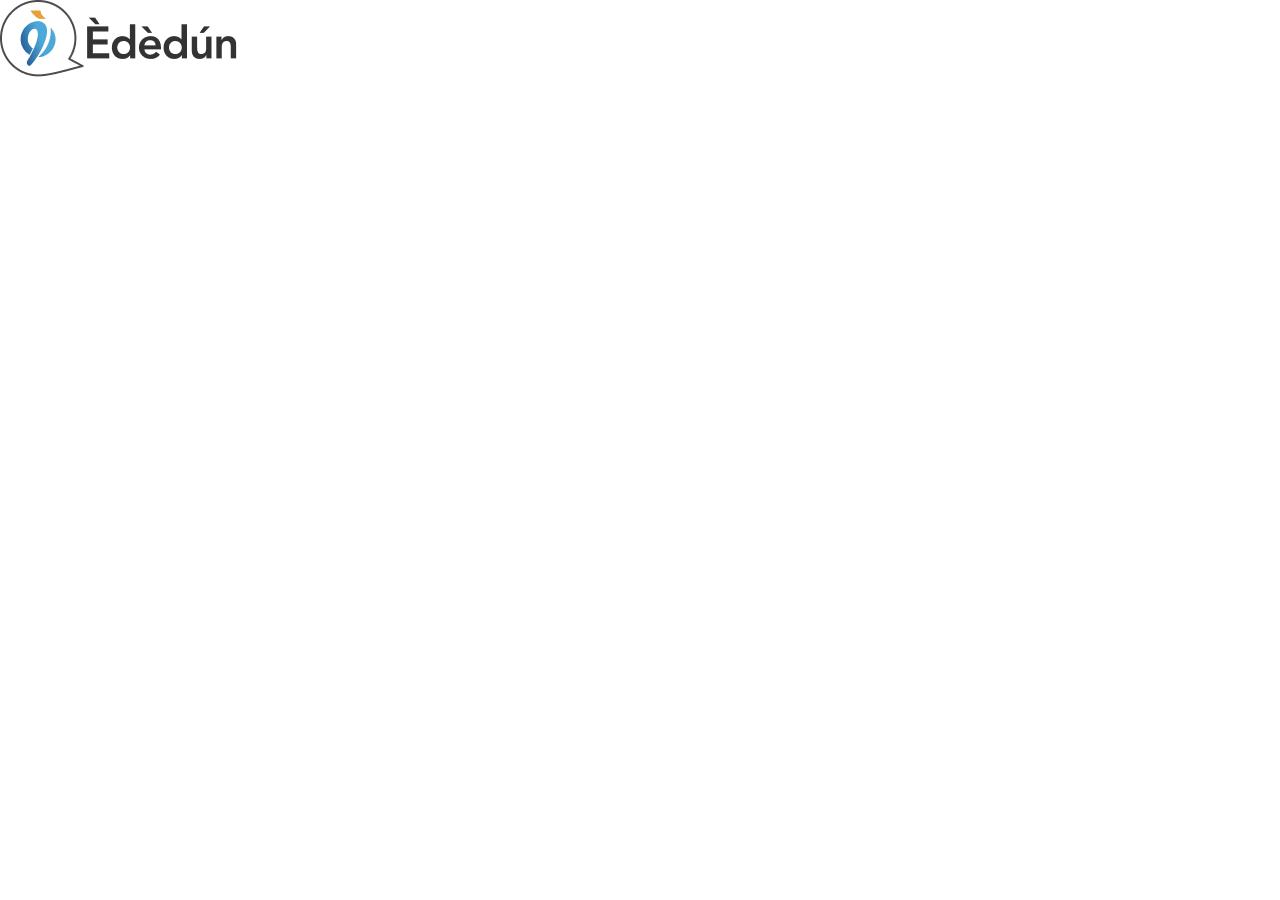
==== index.html @ 4906a90b "first commit" ====
<!-- @format -->

<!DOCTYPE html>
<html lang="en">
  <head>
    <meta charset="UTF-8" />
    <meta name="viewport" content="width=device-width, initial-scale=1.0" />
    <title>Èdèdún APYP -> AI Powered Yorùbá Platform</title>
    <link rel="stylesheet" href="index.css" />
    <script src="index.js" defer></script>
    <link rel="shortcut icon" href="./assets/favicon.png" type="image/x-icon" />
  </head>
  <body>
    <header>
      <div class="logo"><img src="./assets/logo.png" alt="" /></div>
    </header>
    <main></main>
  </body>
</html>
---- index.css ----
/** @format */

@import url("https://fonts.googleapis.com/css2?family=Inter:ital,opsz,wght@0,14..32,100..900;1,14..32,100..900&display=swap");

* {
  margin: auto;
  padding: auto;
  box-sizing: border-box;
  font-family: "Inter", sans-serif;
}
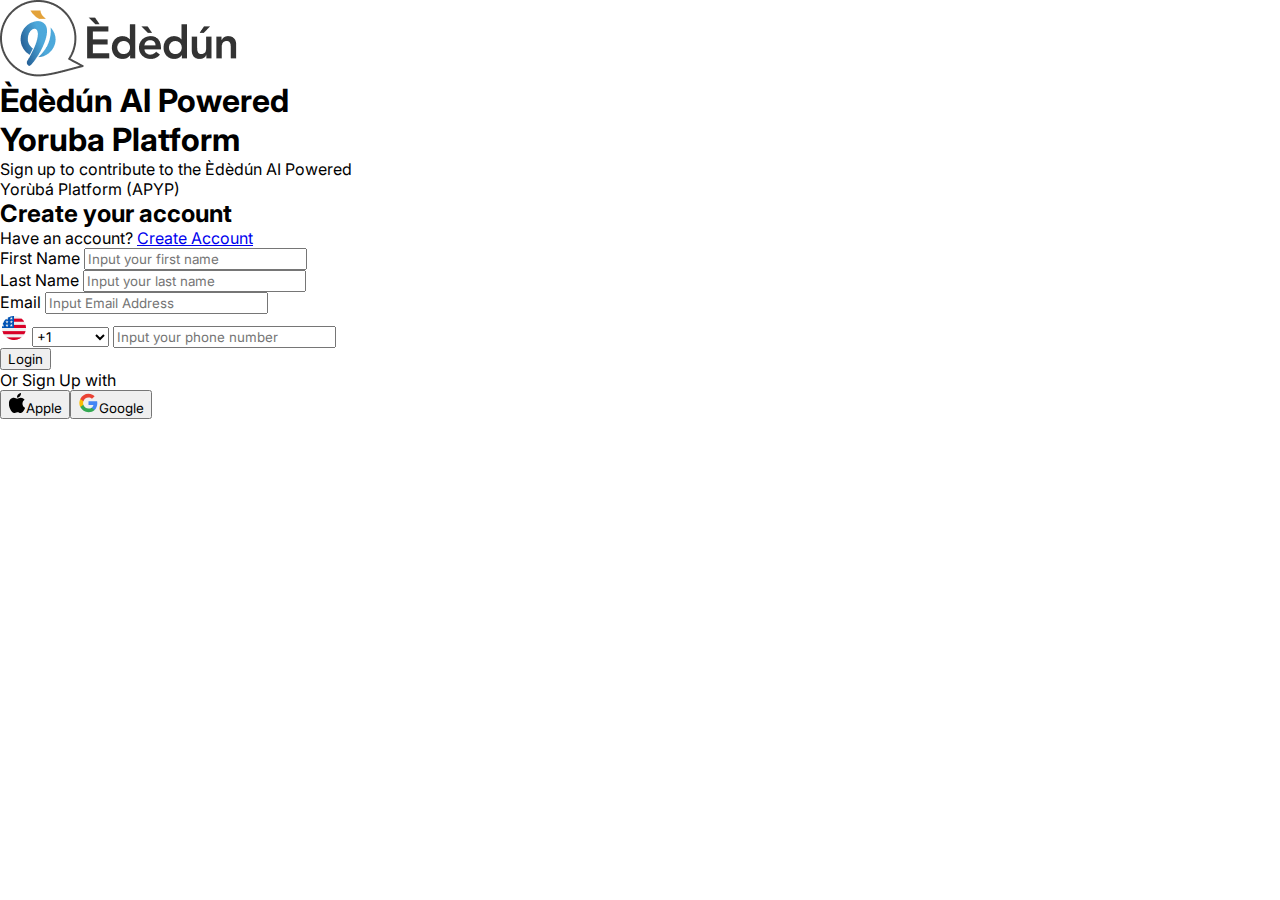
==== commit 4da9f1ba: "added new screen" ====
--- a/index.html
+++ b/index.html
@@ -11,9 +11,64 @@
     <link rel="shortcut icon" href="./assets/favicon.png" type="image/x-icon" />
   </head>
   <body>
-    <header>
+    <!-- HEADER -->
+    <header class="container">
       <div class="logo"><img src="./assets/logo.png" alt="" /></div>
     </header>
-    <main></main>
+
+    <!-- MAIN -->
+    <main class="grid-container">
+      <div class="left">
+        <h1>Èdèdún AI Powered <br />Yoruba Platform</h1>
+        <p>
+          Sign up to contribute to the Èdèdún AI Powered <br />
+          Yorùbá Platform (APYP)
+        </p>
+        <div></div>
+      </div>
+      <div class="right">
+        <h2>Create your account</h2>
+        <p>
+          Have an account? <a href="./pages/login/login.html">Create Account</a>
+        </p>
+        <form action="">
+          <div>
+            <label for="first-name">First Name</label>
+            <input type="text" placeholder="Input your first name" required />
+          </div>
+          <div>
+            <label for="last-name">Last Name</label>
+            <input type="text" placeholder="Input your last name" required />
+          </div>
+          <div>
+            <label for="Email-address">Email</label>
+            <input type="email" placeholder="Input Email Address" required />
+          </div>
+          <div class="phone-input">
+            <img src="./assets/usa.png" alt="" />
+            <select id="country-code">
+              <option value="+1">+1</option>
+              <option value="+44">🇬🇧 +44</option>
+              <option value="+91">🇮🇳 +91</option>
+              <option value="+234">🇳🇬 +234</option>
+            </select>
+            <input
+              type="tel"
+              id="phone"
+              placeholder="Input your phone number"
+            />
+          </div>
+          <button class="btn1">Login</button>
+        </form>
+        <p>Or Sign Up with</p>
+        <div>
+          <button class="btn2">
+            <img src="./assets/apple_logo.svg.svg" alt="" />Apple</button
+          ><button class="btn2">
+            <img src="./assets/google_symbol.svg.svg" alt="" />Google
+          </button>
+        </div>
+      </div>
+    </main>
   </body>
 </html>
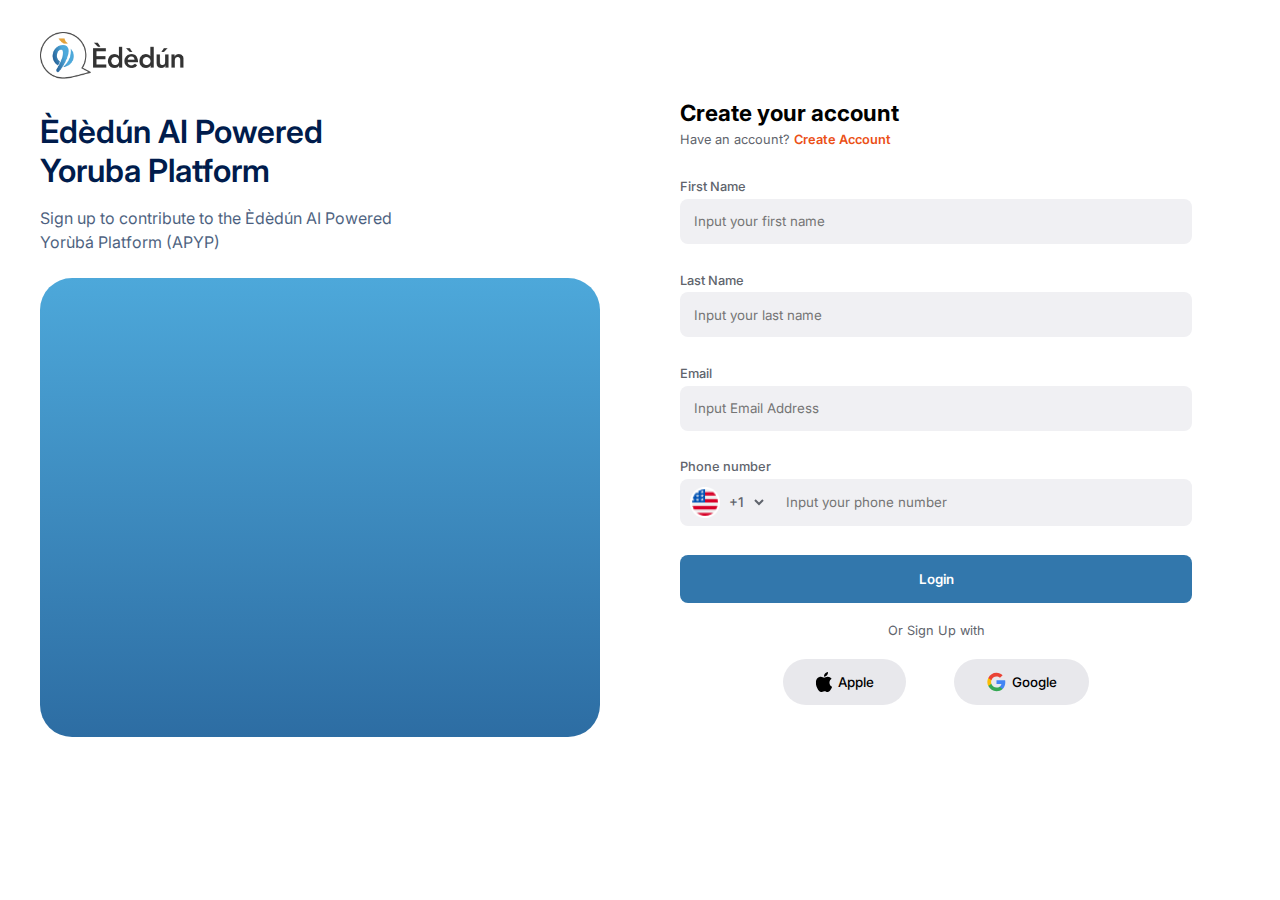
==== commit f73569dd: "js added" ====
--- a/index.html
+++ b/index.html
@@ -34,31 +34,54 @@
         <form action="">
           <div>
             <label for="first-name">First Name</label>
-            <input type="text" placeholder="Input your first name" required />
+            <input
+              type="text"
+              placeholder="Input your first name"
+              required
+              class="input"
+            />
+            <small class="error"></small>
           </div>
           <div>
             <label for="last-name">Last Name</label>
-            <input type="text" placeholder="Input your last name" required />
+            <input
+              type="text"
+              placeholder="Input your last name"
+              required
+              class="input"
+            />
+            <small class="error"></small>
           </div>
           <div>
             <label for="Email-address">Email</label>
-            <input type="email" placeholder="Input Email Address" required />
+            <input
+              type="email"
+              placeholder="Input Email Address"
+              required
+              class="input"
+            />
+            <small class="error"></small>
           </div>
-          <div class="phone-input">
-            <img src="./assets/usa.png" alt="" />
-            <select id="country-code">
-              <option value="+1">+1</option>
-              <option value="+44">🇬🇧 +44</option>
-              <option value="+91">🇮🇳 +91</option>
-              <option value="+234">🇳🇬 +234</option>
-            </select>
-            <input
-              type="tel"
-              id="phone"
-              placeholder="Input your phone number"
-            />
+          <div>
+            <label for="phone-number">Phone number</label>
+            <div class="phone-input">
+              <img src="./assets/usa.png" alt="" />
+              <select id="country-code">
+                <option value="+1">+1</option>
+                <option value="+44">🇬🇧 +44</option>
+                <option value="+91">🇮🇳 +91</option>
+                <option value="+234">🇳🇬 +234</option>
+              </select>
+              <input
+                type="tel"
+                id="phone"
+                class="input"
+                placeholder="Input your phone number"
+              />
+            </div>
+            <small class="error"></small>
           </div>
-          <button class="btn1">Login</button>
+          <button class="btn1" id="submit-btn" disabled>Login</button>
         </form>
         <p>Or Sign Up with</p>
         <div>
--- a/index.css
+++ b/index.css
@@ -2,9 +2,228 @@
 
 @import url("https://fonts.googleapis.com/css2?family=Inter:ital,opsz,wght@0,14..32,100..900;1,14..32,100..900&display=swap");
 
+:root {
+  /* COLOR */
+  --primary: #001c4c;
+  --secondary: #012657;
+  --black: #000000;
+  --white: #ffffff;
+  --grey: #60646c;
+  --orange: #eb5017;
+
+  /* BACKGROUND */
+  --bg-grey-light: #f0f0f3;
+  --bg-grey-dark: #e8e8ec;
+  --bg-button: #3277ac;
+}
+
 * {
-  margin: auto;
-  padding: auto;
+  margin: 0;
+  padding: 0;
   box-sizing: border-box;
   font-family: "Inter", sans-serif;
 }
+
+.container {
+  padding: 2rem 2.5rem 1rem;
+}
+
+.grid-container {
+  display: grid;
+  grid-template-columns: 1fr 1fr;
+  gap: 5rem;
+
+  @media (max-width: 1024px) {
+    grid-template-columns: 1fr;
+    gap: 0;
+  }
+}
+
+/* HEADER */
+header {
+  @media (max-width: 1024px) {
+    display: none;
+  }
+
+  img {
+    width: 12%;
+  }
+}
+
+/* MAIN */
+main {
+  padding: 0 2.5rem;
+
+  @media (max-width: 1024px) {
+    padding: 0;
+  }
+
+  /* LEFT */
+  .left {
+    display: flex;
+    flex-direction: column;
+    height: 100%;
+    padding-bottom: 1rem;
+
+    @media (max-width: 1024px) {
+      display: none;
+    }
+
+    h1 {
+      font-size: 2rem;
+      font-weight: 600;
+      color: var(--primary);
+      padding-bottom: 1rem;
+      padding-top: 0.8rem;
+    }
+
+    p {
+      font-size: 1rem;
+      color: var(--primary);
+      opacity: 0.7;
+      line-height: 1.5;
+      padding-bottom: 1.5rem;
+    }
+
+    div {
+      border-radius: 2rem;
+      background: linear-gradient(180deg, #4da8da 0%, #2d6da3 100%);
+      flex-grow: 1;
+      width: 100%;
+    }
+  }
+
+  /* RIGHT */
+  .right {
+    color: var(--grey);
+    font-size: 0.8rem;
+    padding-right: 3rem;
+    padding-bottom: 3rem;
+
+    @media (max-width: 1024px) {
+      padding: 3rem;
+    }
+
+    h2 {
+      font-size: 1.4rem;
+      font-weight: 700;
+      color: var(--black);
+      padding-bottom: 0.4rem;
+    }
+
+    a {
+      color: var(--orange);
+      font-weight: 600;
+      text-decoration: none;
+      cursor: pointer;
+    }
+
+    form {
+      display: flex;
+      flex-direction: column;
+      gap: 1.5rem;
+      margin-top: 2rem;
+      padding: 0;
+
+      div {
+        display: flex;
+        flex-direction: column;
+        gap: 0.3rem;
+      }
+
+      label {
+        padding-bottom: 0;
+        font-weight: 500;
+      }
+
+      input {
+        padding: 0.9rem;
+        background: var(--bg-grey-light);
+        border: none;
+        border-radius: 0.5rem;
+        outline: none;
+      }
+
+      small {
+        color: red;
+      }
+
+      .btn1 {
+        padding: 1rem;
+        border: none;
+        border-radius: 0.5rem;
+        background: var(--bg-button);
+        color: var(--white);
+        font-weight: 600;
+        cursor: pointer;
+        transition: background 0.3s;
+
+        &:hover {
+          background: var(--primary);
+        }
+      }
+
+      .phone-input {
+        display: flex;
+        flex-direction: row;
+        background: var(--bg-grey-light);
+        border-radius: 0.5rem;
+        justify-content: flex-start;
+        align-items: center;
+
+        img {
+          width: 1.9rem;
+          height: 1.9rem;
+          object-fit: contain;
+          margin-left: 0.6rem;
+        }
+
+        select {
+          border: none;
+          background: var(--bg-grey-light);
+          padding: 0.9rem 0;
+          border-radius: 0.5rem;
+          width: 42px;
+          color: var(--grey);
+          font-weight: 500;
+
+          &:focus {
+            outline: var(--grey) auto 1px;
+          }
+        }
+
+        input {
+          flex-grow: 1;
+        }
+      }
+    }
+    p:not(:first-of-type) {
+      text-align: center;
+      padding: 1.3rem 0;
+    }
+
+    div {
+      display: flex;
+      justify-content: center;
+      gap: 3rem;
+    }
+
+    .btn2 {
+      padding: 0.8rem 2rem;
+      display: flex;
+      align-items: center;
+      gap: 0.3rem;
+      border: none;
+      border-radius: 1.8rem;
+      background: var(--bg-grey-dark);
+      color: var(--black);
+      font-weight: 500;
+      cursor: pointer;
+      transition: background 0.3s;
+
+      &:hover {
+        background: var(--bg-grey-light);
+      }
+    }
+  }
+}
